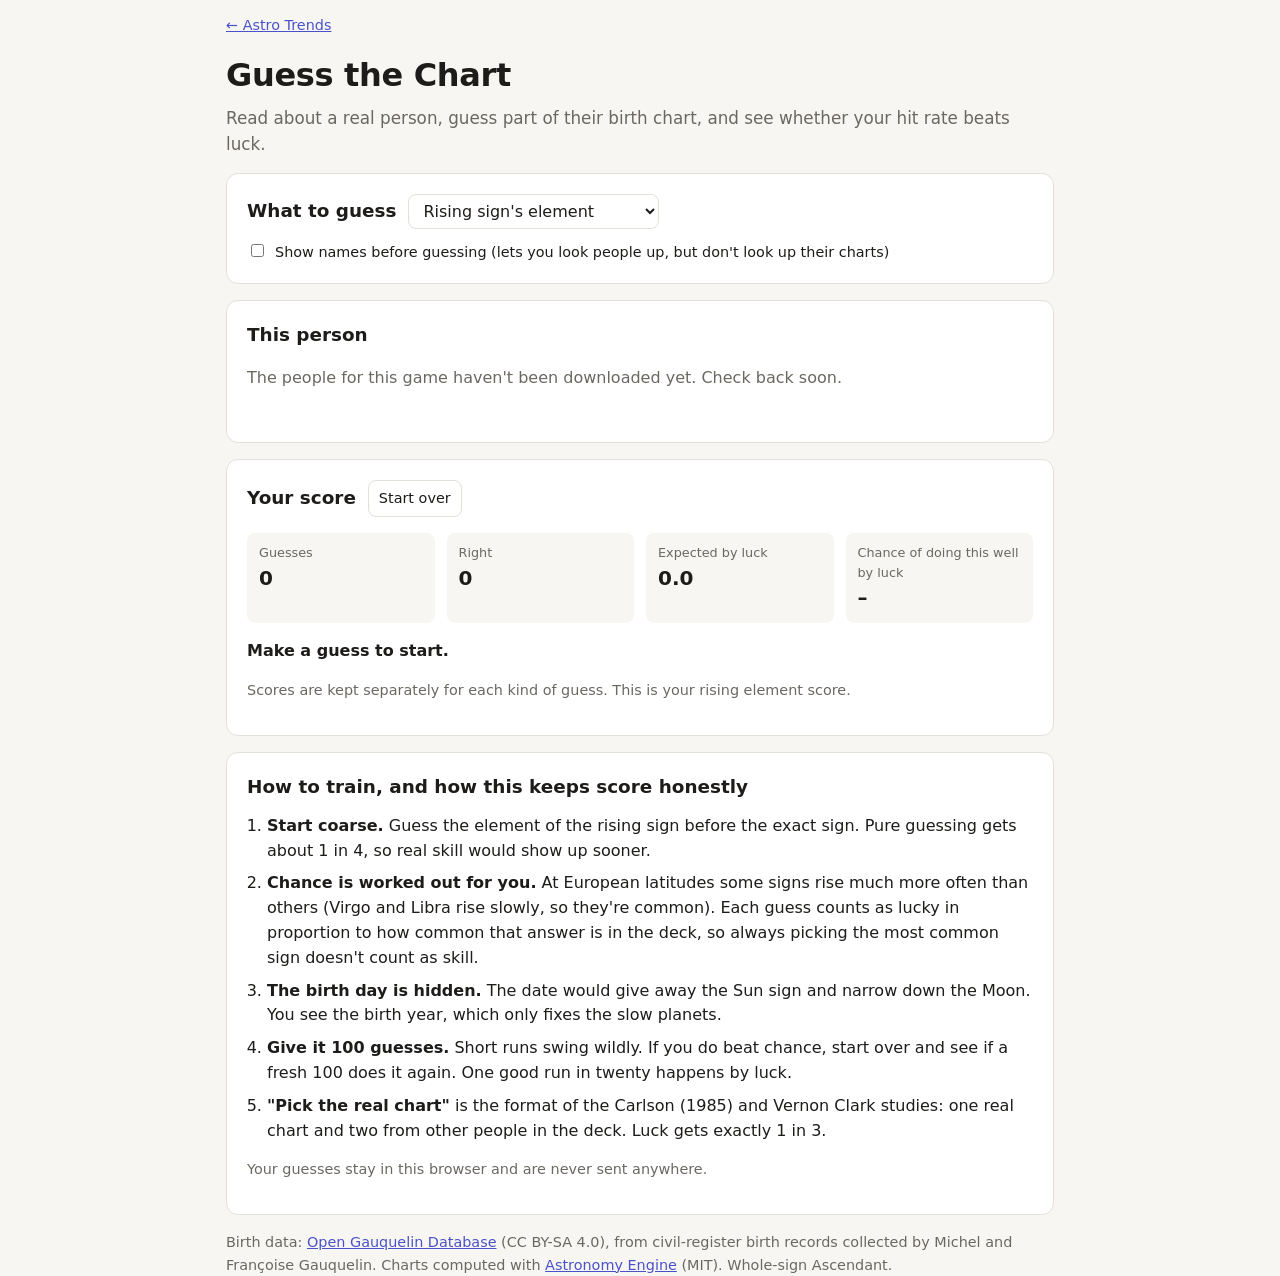
==== site/guess.html @ 029155a6 "Add Guess the Chart, a practice game scored against chance Players read about a real person from the" ====
<!doctype html>
<html lang="en">
<head>
  <meta charset="utf-8">
  <meta name="viewport" content="width=device-width, initial-scale=1">
  <title>Guess the Chart</title>
  <meta name="description" content="Practice guessing a natal chart from what you know about a person, and find out if you beat chance.">
  <link rel="stylesheet" href="style.css">
</head>
<body>
  <header class="wrap">
    <p class="small"><a href="./">← Astro Trends</a></p>
    <h1>Guess the Chart</h1>
    <p class="tagline">Read about a real person, guess part of their birth chart, and see whether your hit rate beats luck.</p>
  </header>

  <main class="wrap">
    <section class="card" aria-labelledby="mode-h">
      <div class="row">
        <h2 id="mode-h">What to guess</h2>
        <select id="mode" aria-label="What to guess">
          <option value="asc-element">Rising sign's element</option>
          <option value="asc-sign">Rising sign</option>
          <option value="moon-element">Moon sign's element</option>
          <option value="moon-sign">Moon sign</option>
          <option value="pick">Pick the real chart (1 of 3)</option>
        </select>
      </div>
      <label class="small check"><input type="checkbox" id="show-name"> Show names before guessing (lets you look people up, but don't look up their charts)</label>
    </section>

    <section class="card" aria-labelledby="person-h" id="play">
      <h2 id="person-h">This person</h2>
      <p id="loading" class="muted">Loading people…</p>
      <dl id="clues" class="clues" hidden></dl>
      <div id="choices" class="choices" role="group" aria-label="Your guess"></div>
      <div id="feedback" aria-live="polite"></div>
    </section>

    <section class="card" aria-labelledby="score-h">
      <div class="row">
        <h2 id="score-h">Your score</h2>
        <button id="reset" class="small">Start over</button>
      </div>
      <div id="score" class="stats"></div>
      <p id="verdict" class="verdict-line"></p>
      <p class="muted small" id="score-note"></p>
    </section>

    <section class="card methods" aria-labelledby="how-h">
      <h2 id="how-h">How to train, and how this keeps score honestly</h2>
      <ol>
        <li><strong>Start coarse.</strong> Guess the element of the rising sign before the exact sign. Pure guessing gets about 1 in 4, so real skill would show up sooner.</li>
        <li><strong>Chance is worked out for you.</strong> At European latitudes some signs rise much more often than others (Virgo and Libra rise slowly, so they're common). Each guess counts as lucky in proportion to how common that answer is in the deck, so always picking the most common sign doesn't count as skill.</li>
        <li><strong>The birth day is hidden.</strong> The date would give away the Sun sign and narrow down the Moon. You see the birth year, which only fixes the slow planets.</li>
        <li><strong>Give it 100 guesses.</strong> Short runs swing wildly. If you do beat chance, start over and see if a fresh 100 does it again. One good run in twenty happens by luck.</li>
        <li><strong>"Pick the real chart"</strong> is the format of the Carlson (1985) and Vernon Clark studies: one real chart and two from other people in the deck. Luck gets exactly 1 in 3.</li>
      </ol>
      <p class="muted small">Your guesses stay in this browser and are never sent anywhere.</p>
    </section>
  </main>

  <footer class="wrap muted small">
    Birth data: <a href="https://opengauquelin.org">Open Gauquelin Database</a> (CC BY-SA 4.0), from civil-register birth records collected by Michel and Françoise Gauquelin.
    Charts computed with <a href="https://github.com/cosinekitty/astronomy">Astronomy Engine</a> (MIT). Whole-sign Ascendant.
    <span id="built"></span>
  </footer>

  <script type="module" src="js/guess.js"></script>
</body>
</html>
---- site/style.css ----
:root {
  --bg: #f7f6f3;
  --surface: #ffffff;
  --text: #1d1c1a;
  --muted: #6b6862;
  --border: #e3e0da;
  --accent: #4a52c9;
  --accent-soft: #e9eafb;
  --good: #1f7a4d;
  --good-soft: #e3f3ea;
  --warn: #9a5b00;
  --warn-soft: #fbf0dc;
  --bar: #c9c6bf;
}
@media (prefers-color-scheme: dark) {
  :root {
    --bg: #161615;
    --surface: #201f1e;
    --text: #ecebe8;
    --muted: #a19d96;
    --border: #36342f;
    --accent: #9aa0ff;
    --accent-soft: #2a2c4a;
    --good: #6fd19f;
    --good-soft: #17301f;
    --warn: #f0b54f;
    --warn-soft: #3a2c12;
    --bar: #4a4741;
  }
}
* { box-sizing: border-box; }
body {
  margin: 0;
  background: var(--bg);
  color: var(--text);
  font: 16px/1.55 system-ui, -apple-system, "Segoe UI", Roboto, sans-serif;
}
.wrap { max-width: 860px; margin: 0 auto; padding: 0 16px; }
header { padding-top: 40px; padding-bottom: 8px; }
h1 { font-size: 2rem; margin: 0 0 4px; letter-spacing: -0.01em; }
h2 { font-size: 1.15rem; margin: 0 0 12px; }
.tagline { color: var(--muted); margin: 0; font-size: 1.05rem; }
.card {
  background: var(--surface);
  border: 1px solid var(--border);
  border-radius: 12px;
  padding: 20px;
  margin: 16px 0;
}
.row { display: flex; gap: 12px; align-items: center; flex-wrap: wrap; }
.row h2 { margin: 0; }
.muted { color: var(--muted); }
.small { font-size: 0.9rem; }
.sentence { line-height: 2.6; margin: 0 0 4px; }
select, button {
  font: inherit;
  color: var(--text);
  background: var(--surface);
  border: 1px solid var(--border);
  border-radius: 8px;
  padding: 6px 10px;
  max-width: 100%;
}
button { cursor: pointer; }
button.primary { background: var(--accent); border-color: var(--accent); color: var(--surface); font-weight: 600; padding: 8px 18px; }
button:focus-visible, select:focus-visible { outline: 2px solid var(--accent); outline-offset: 2px; }
.banner {
  background: var(--warn-soft);
  color: var(--warn);
  border-radius: 10px;
  padding: 12px 16px;
  margin-top: 16px;
}
.result { margin-top: 20px; border-top: 1px solid var(--border); padding-top: 16px; }
.verdict { font-size: 1.2rem; font-weight: 600; margin: 0 0 8px; }
.verdict.yes { color: var(--good); }
.stats { display: grid; grid-template-columns: repeat(auto-fit, minmax(150px, 1fr)); gap: 12px; margin: 16px 0; }
.stat { background: var(--bg); border-radius: 8px; padding: 10px 12px; }
.stat .label { font-size: 0.8rem; color: var(--muted); }
.stat .value { font-size: 1.25rem; font-weight: 600; font-variant-numeric: tabular-nums; }
.range { position: relative; height: 34px; margin: 8px 0 4px; }
.range .axis { position: absolute; top: 16px; left: 0; right: 0; height: 2px; background: var(--bar); }
.range .one { position: absolute; top: 4px; width: 2px; height: 26px; background: var(--muted); }
.range .ci { position: absolute; top: 12px; height: 10px; border-radius: 5px; background: var(--accent-soft); border: 1px solid var(--accent); }
.range .dot { position: absolute; top: 9px; width: 16px; height: 16px; margin-left: -8px; border-radius: 50%; background: var(--accent); }
.range-labels { display: flex; justify-content: space-between; font-size: 0.8rem; color: var(--muted); }
.actions { display: flex; gap: 8px; flex-wrap: wrap; margin-top: 12px; }
.confirm { margin-top: 12px; padding: 12px 14px; border-radius: 8px; background: var(--bg); }
.chips { display: flex; flex-wrap: wrap; gap: 8px; margin: 8px 0; }
.chips button { font-size: 0.9rem; border-radius: 999px; padding: 4px 12px; }
table { width: 100%; min-width: 560px; border-collapse: collapse; margin-top: 12px; font-variant-numeric: tabular-nums; }
th, td { text-align: left; padding: 8px 6px; border-bottom: 1px solid var(--border); font-size: 0.95rem; }
th { font-size: 0.8rem; color: var(--muted); font-weight: 600; }
td.num, th.num { text-align: right; }
tr.sig td:first-child { font-weight: 600; }
.tag { font-size: 0.75rem; padding: 2px 8px; border-radius: 999px; background: var(--good-soft); color: var(--good); white-space: nowrap; }
.table-scroll { overflow-x: auto; }
.methods ol { padding-left: 20px; margin: 0; }
.methods li { margin-bottom: 8px; }
footer { padding-bottom: 40px; }
a { color: var(--accent); }
.check { display: flex; gap: 8px; align-items: flex-start; margin-top: 12px; }
.clues { display: grid; grid-template-columns: repeat(auto-fit, minmax(170px, 1fr)); gap: 12px; margin: 0 0 16px; }
.clues div { background: var(--bg); border-radius: 8px; padding: 10px 12px; }
.clues dt { font-size: 0.8rem; color: var(--muted); }
.clues dd { margin: 0; font-weight: 600; }
.choices { display: grid; grid-template-columns: repeat(auto-fill, minmax(120px, 1fr)); gap: 8px; }
.choices.wide { grid-template-columns: 1fr; }
.choices button { padding: 10px; text-align: center; }
.choices button.right { background: var(--good-soft); border-color: var(--good); color: var(--good); font-weight: 600; }
.choices button.wrong { background: var(--warn-soft); border-color: var(--warn); color: var(--warn); }
.choices button:disabled { cursor: default; }
.verdict-line { font-weight: 600; margin: 0 0 4px; }
.verdict-line.strong { color: var(--good); }
.verdict-line.weak { color: var(--warn); }
.nav-link { margin-top: 12px; }
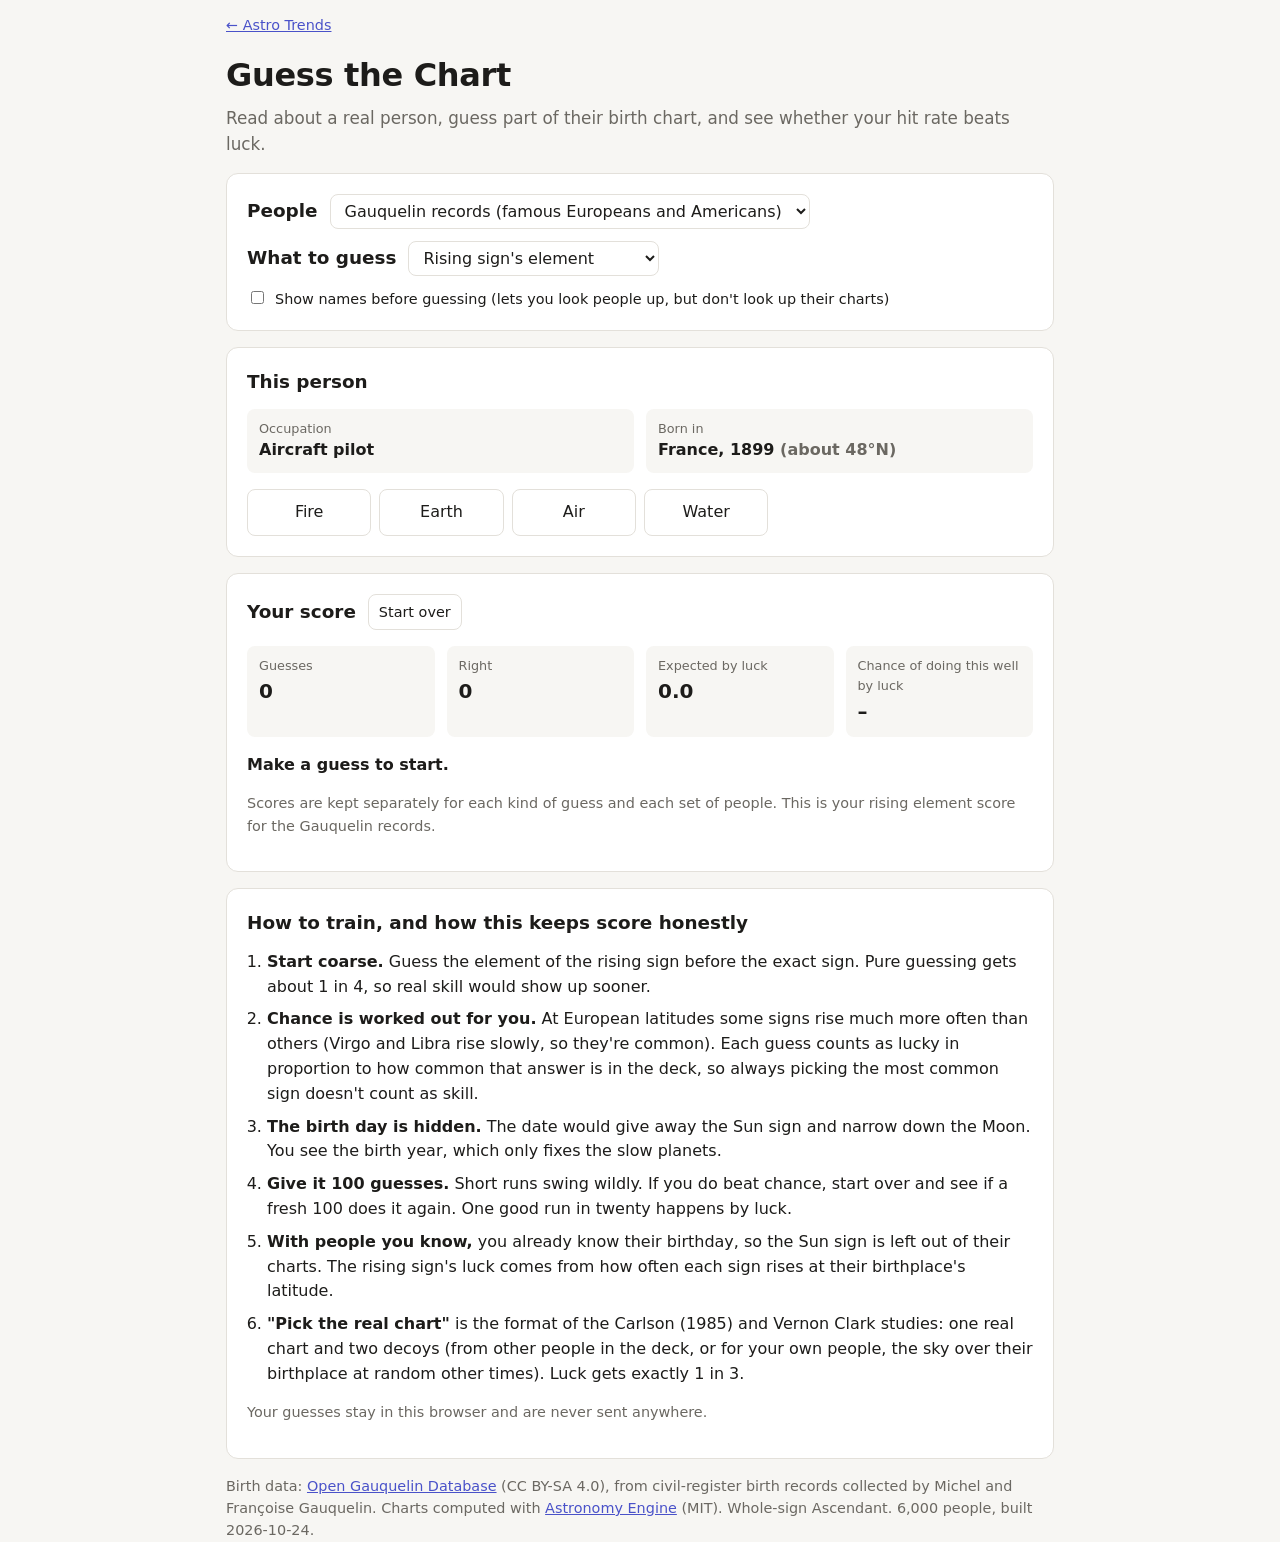
==== commit acaaed9b: "Add a personal deck to Guess the Chart Players can add people they know, with notes on what they're " ====
--- a/site/guess.html
+++ b/site/guess.html
@@ -17,6 +17,13 @@
   <main class="wrap">
     <section class="card" aria-labelledby="mode-h">
       <div class="row">
+        <h2 id="deck-h">People</h2>
+        <select id="deck" aria-labelledby="deck-h">
+          <option value="gq">Gauquelin records (famous Europeans and Americans)</option>
+          <option value="mine">My people (people you know)</option>
+        </select>
+      </div>
+      <div class="row spaced">
         <h2 id="mode-h">What to guess</h2>
         <select id="mode" aria-label="What to guess">
           <option value="asc-element">Rising sign's element</option>
@@ -26,7 +33,7 @@
           <option value="pick">Pick the real chart (1 of 3)</option>
         </select>
       </div>
-      <label class="small check"><input type="checkbox" id="show-name"> Show names before guessing (lets you look people up, but don't look up their charts)</label>
+      <label class="small check" id="show-name-row"><input type="checkbox" id="show-name"> Show names before guessing (lets you look people up, but don't look up their charts)</label>
     </section>
 
     <section class="card" aria-labelledby="person-h" id="play">
@@ -35,6 +42,35 @@
       <dl id="clues" class="clues" hidden></dl>
       <div id="choices" class="choices" role="group" aria-label="Your guess"></div>
       <div id="feedback" aria-live="polite"></div>
+    </section>
+
+    <section class="card" aria-labelledby="mine-h" id="mine" hidden>
+      <h2 id="mine-h">My people</h2>
+      <p class="muted small">Add people whose birth time you know, with a few lines on what they're like. Their charts stay hidden until you guess, so add people in a batch and play later, when you've half forgotten what you typed. Everything stays in this browser; only a place name you search is sent to <a href="https://open-meteo.com/en/docs/geocoding-api">Open-Meteo</a> to look up its coordinates and time zone.</p>
+      <form id="add-form" class="form">
+        <label>Name or nickname <input id="f-name" required maxlength="80"></label>
+        <label class="full">What you know about them <textarea id="f-notes" rows="3" maxlength="1000" placeholder="Personality, looks, job, how they act in a crisis…"></textarea></label>
+        <label>Birth date <input id="f-day" type="date" required></label>
+        <label>Birth time <input id="f-time" type="time" required></label>
+        <label class="full">Birthplace
+          <span class="inline"><input id="f-place" placeholder="Town or city"><button type="button" id="f-search">Find</button></span>
+        </label>
+        <label class="full" id="f-results-row" hidden>Pick the place <select id="f-results"></select></label>
+        <details class="full" id="f-manual">
+          <summary>Or enter coordinates yourself</summary>
+          <div class="form">
+            <label>Latitude (north +) <input id="f-lat" type="number" step="any" min="-66" max="66"></label>
+            <label>Longitude (east +) <input id="f-lon" type="number" step="any" min="-180" max="180"></label>
+            <label>Hours ahead of UTC at birth <input id="f-offset" type="number" step="0.25" min="-12" max="14"></label>
+          </div>
+        </details>
+        <p class="full"><button class="primary" type="submit">Add person</button> <span id="f-status" class="small muted" aria-live="polite"></span></p>
+      </form>
+      <div id="mine-list"></div>
+      <div class="actions">
+        <button id="export" type="button">Save a backup file</button>
+        <label class="button-like">Load a backup file <input id="import" type="file" accept="application/json,.json" hidden></label>
+      </div>
     </section>
 
     <section class="card" aria-labelledby="score-h">
@@ -54,7 +90,8 @@
         <li><strong>Chance is worked out for you.</strong> At European latitudes some signs rise much more often than others (Virgo and Libra rise slowly, so they're common). Each guess counts as lucky in proportion to how common that answer is in the deck, so always picking the most common sign doesn't count as skill.</li>
         <li><strong>The birth day is hidden.</strong> The date would give away the Sun sign and narrow down the Moon. You see the birth year, which only fixes the slow planets.</li>
         <li><strong>Give it 100 guesses.</strong> Short runs swing wildly. If you do beat chance, start over and see if a fresh 100 does it again. One good run in twenty happens by luck.</li>
-        <li><strong>"Pick the real chart"</strong> is the format of the Carlson (1985) and Vernon Clark studies: one real chart and two from other people in the deck. Luck gets exactly 1 in 3.</li>
+        <li><strong>With people you know,</strong> you already know their birthday, so the Sun sign is left out of their charts. The rising sign's luck comes from how often each sign rises at their birthplace's latitude.</li>
+        <li><strong>"Pick the real chart"</strong> is the format of the Carlson (1985) and Vernon Clark studies: one real chart and two decoys (from other people in the deck, or for your own people, the sky over their birthplace at random other times). Luck gets exactly 1 in 3.</li>
       </ol>
       <p class="muted small">Your guesses stay in this browser and are never sent anywhere.</p>
     </section>
@@ -66,6 +103,7 @@
     <span id="built"></span>
   </footer>
 
+  <script src="js/vendor/astronomy.browser.min.js"></script>
   <script type="module" src="js/guess.js"></script>
 </body>
 </html>
--- a/site/style.css
+++ b/site/style.css
@@ -11,6 +11,9 @@
   --warn: #9a5b00;
   --warn-soft: #fbf0dc;
   --bar: #c9c6bf;
+  --series-a: #4a52c9;
+  --series-b: #c2571a;
+  --grid: #ebe8e2;
 }
 @media (prefers-color-scheme: dark) {
   :root {
@@ -26,6 +29,9 @@
     --warn: #f0b54f;
     --warn-soft: #3a2c12;
     --bar: #4a4741;
+    --series-a: #7a80ea;
+    --series-b: #cf7a36;
+    --grid: #2d2c29;
   }
 }
 * { box-sizing: border-box; }
@@ -113,4 +119,90 @@
 .verdict-line { font-weight: 600; margin: 0 0 4px; }
 .verdict-line.strong { color: var(--good); }
 .verdict-line.weak { color: var(--warn); }
-.nav-link { margin-top: 12px; }
+
+/* Explainer pages */
+.nav { display: flex; gap: 16px; flex-wrap: wrap; margin: 12px 0 0; font-size: 0.95rem; }
+.nav a[aria-current="page"] { color: var(--text); font-weight: 600; text-decoration: none; }
+.lead { font-size: 1.05rem; }
+.math {
+  font-family: ui-monospace, "SF Mono", Menlo, Consolas, monospace;
+  font-size: 0.92rem;
+  background: var(--bg);
+  border-radius: 8px;
+  padding: 12px 14px;
+  margin: 12px 0;
+  overflow-x: auto;
+  white-space: pre;
+  line-height: 1.6;
+}
+code { font-family: ui-monospace, "SF Mono", Menlo, Consolas, monospace; font-size: 0.92em; }
+.viz { display: grid; grid-template-columns: minmax(0, 280px) minmax(0, 1fr); gap: 20px; align-items: start; margin-top: 16px; }
+@media (max-width: 640px) { .viz { grid-template-columns: minmax(0, 1fr); } }
+.viz svg, .chart svg { width: 100%; height: auto; display: block; overflow: visible; }
+.chart { margin-top: 16px; position: relative; }
+.controls { display: flex; gap: 12px 20px; flex-wrap: wrap; align-items: center; margin: 12px 0; }
+.controls label { display: flex; gap: 8px; align-items: center; font-size: 0.95rem; }
+.controls input[type="range"] { width: 160px; accent-color: var(--accent); }
+input[type="date"] { font: inherit; color: var(--text); background: var(--surface); border: 1px solid var(--border); border-radius: 8px; padding: 5px 8px; }
+.readout { display: grid; gap: 8px; }
+.readout .stat { display: flex; justify-content: space-between; gap: 12px; align-items: baseline; }
+.readout .stat .value { font-size: 1.05rem; }
+.legend { display: flex; gap: 16px; flex-wrap: wrap; font-size: 0.85rem; color: var(--muted); margin-top: 8px; }
+.legend .key { display: inline-block; width: 12px; height: 12px; border-radius: 3px; margin-right: 6px; vertical-align: -1px; }
+.key.a { background: var(--series-a); }
+.key.b { background: var(--series-b); }
+.svg-text { font-variant-emoji: text; fill: var(--muted); font-size: 11px; font-family: inherit; }
+.svg-label { fill: var(--text); font-size: 12px; font-family: inherit; }
+.svg-axis { stroke: var(--bar); stroke-width: 1; }
+.svg-grid { stroke: var(--grid); stroke-width: 1; }
+.svg-ring { fill: none; stroke: var(--border); stroke-width: 1.5; }
+.fill-a { fill: var(--series-a); }
+.fill-b { fill: var(--series-b); }
+.stroke-a { stroke: var(--series-a); }
+.stroke-b { stroke: var(--series-b); }
+.stroke-c { stroke: var(--muted); }
+.fill-c { fill: var(--muted); }
+.key.c { background: var(--muted); }
+.dot-ring { stroke: var(--surface); stroke-width: 2; }
+.tip {
+  position: fixed;
+  pointer-events: none;
+  background: var(--text);
+  color: var(--bg);
+  font-size: 0.82rem;
+  padding: 6px 9px;
+  border-radius: 6px;
+  max-width: 240px;
+  z-index: 10;
+  font-variant-numeric: tabular-nums;
+}
+.strip { display: grid; grid-template-columns: repeat(10, minmax(0, 1fr)); gap: 2px; margin-top: 8px; }
+.strip .cell { aspect-ratio: 1; border-radius: 4px; display: flex; align-items: center; justify-content: center; font-size: clamp(8.5px, 2.3vw, 12px); letter-spacing: -0.02em; overflow: hidden; font-variant-numeric: tabular-nums; color: var(--text); background: var(--bg); }
+.strip-label { font-size: 0.8rem; color: var(--muted); margin-top: 10px; }
+.callout { border-left: 3px solid var(--accent); padding: 4px 0 4px 14px; margin: 14px 0; }
+.tree { display: flex; flex-direction: column; gap: 6px; font-size: 0.88rem; margin-top: 12px; }
+.tree .node { background: var(--bg); border-radius: 8px; padding: 6px 10px; }
+.tree .leaf { font-variant-numeric: tabular-nums; }
+.tree .kids { display: flex; flex-direction: column; gap: 6px; padding-left: 18px; border-left: 2px solid var(--border); margin-left: 8px; }
+.verdict-box { margin-top: 12px; padding: 12px 14px; border-radius: 8px; background: var(--bg); }
+.bars-list { display: grid; gap: 6px; margin-top: 8px; font-size: 0.88rem; }
+.bars-list .row-bar { display: grid; grid-template-columns: minmax(0, 190px) minmax(0, 1fr) 44px; gap: 8px; align-items: center; }
+.bars-list .track { height: 12px; }
+.bars-list .fillbar { height: 12px; border-radius: 0 4px 4px 0; background: var(--series-a); }
+.bars-list .num { text-align: right; font-variant-numeric: tabular-nums; color: var(--muted); }
+button:disabled { opacity: 0.6; cursor: progress; }
+.row.spaced { margin-top: 12px; }
+.form { display: grid; grid-template-columns: repeat(auto-fit, minmax(200px, 1fr)); gap: 12px; margin: 12px 0; }
+.form label { display: flex; flex-direction: column; gap: 4px; font-size: 0.9rem; color: var(--muted); }
+.form .full { grid-column: 1 / -1; }
+.form input, .form textarea { font: inherit; color: var(--text); background: var(--surface); border: 1px solid var(--border); border-radius: 8px; padding: 6px 10px; width: 100%; }
+.form .inline { display: flex; gap: 8px; }
+.form summary { cursor: pointer; color: var(--accent); }
+.form p { margin: 0; }
+.people { list-style: none; padding: 0; margin: 12px 0; }
+.people li { display: flex; justify-content: space-between; gap: 12px; align-items: center; padding: 8px 0; border-bottom: 1px solid var(--border); }
+.people .notes { color: var(--muted); font-size: 0.9rem; }
+.clues .notes-clue { grid-column: 1 / -1; }
+.clues .notes-clue dd { font-weight: 400; white-space: pre-wrap; }
+.button-like { font: inherit; border: 1px solid var(--border); border-radius: 8px; padding: 6px 10px; cursor: pointer; background: var(--surface); }
+[hidden] { display: none !important; }
